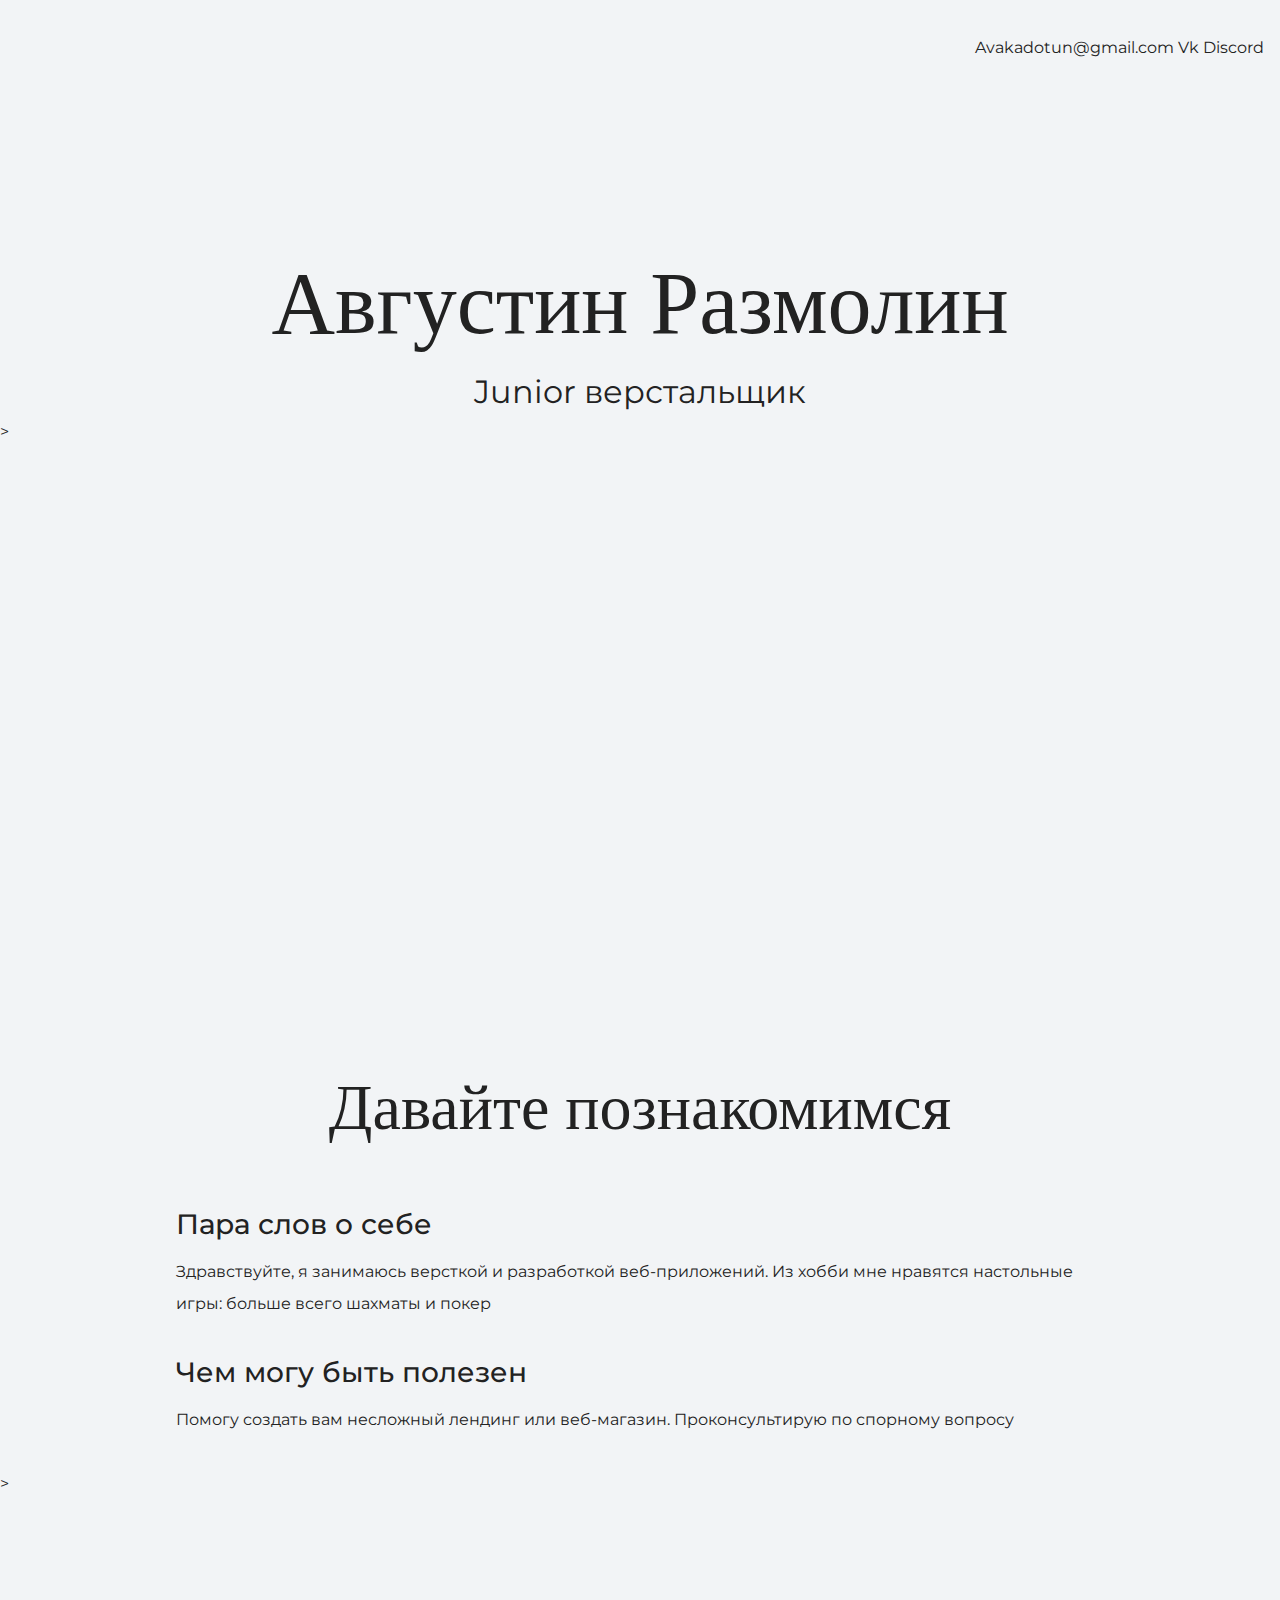
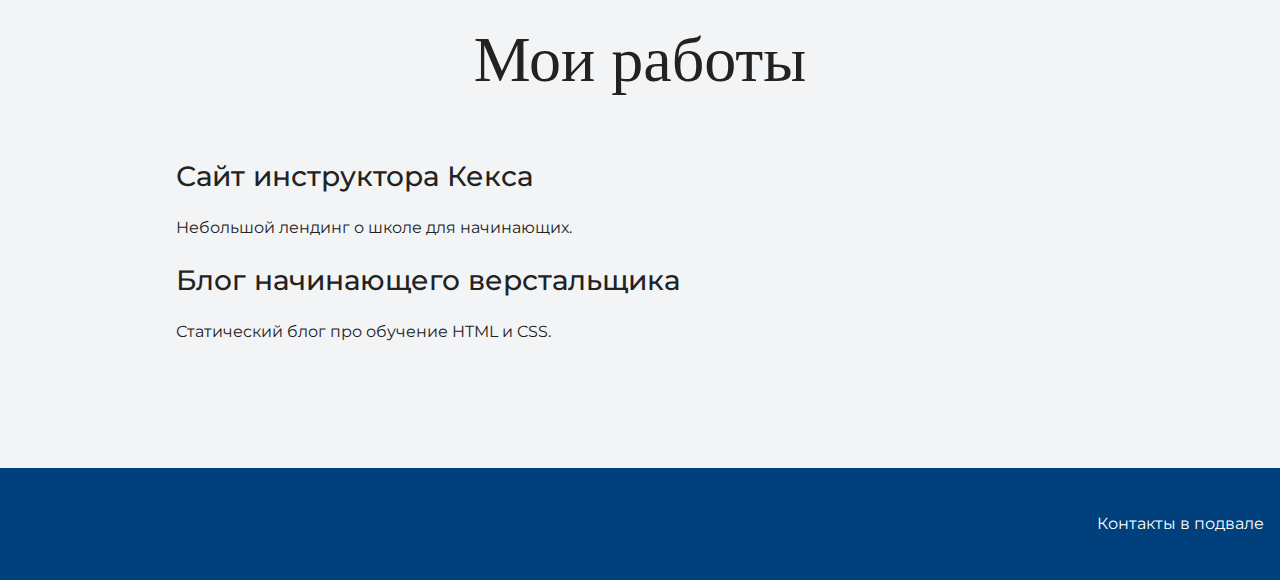
==== index.html @ 39eee929 "Создание" ====
<!DOCTYPE html>
<html lang="ru">
  <head>
    <meta charset="UTF-8">
    <link rel="stylesheet" href="style.css">
    <link href="https://fonts.googleapis.com/css?family=Montserrat:400,500,700|Old+Standard+TT&display=swap&subset=cyrillic" rel="stylesheet">
    <title>Портфолио Junior верстальщика</title>
  </head>

  <body>
    <header class="page-header">
      <div class="container">
      Avakadotun@gmail.com Vk Discord
      </div>
    </header>

    <section class="hero-image">
      <div class="container">
      <h1 class="heading">Августин Размолин</h1>
      <p>Junior верстальщик</p>
      </div>>
    </section>


    <section class="intro">
      <div class="container">
      <h2 class="subheading">Давайте познакомимся</h2>
      <h3>Пара слов о себе</h3>
      <p>Здравствуйте, я занимаюсь версткой и разработкой веб-приложений. Из хобби мне нравятся настольные игры: больше всего шахматы и покер </p>
      <h3>Чем могу быть полезен</h3>
      <p>Помогу создать вам несложный лендинг или веб-магазин. Проконсультирую по спорному вопросу</p>
      </div>>
    </section>

    <section class="portfolio">
      <div class="container">
      <h2 class="subheading">Мои работы</h2>

      <h3>Сайт инструктора Кекса</h3>
      <p>Небольшой лендинг о школе для начинающих.</p>

      <h3>Блог начинающего верстальщика</h3>
      <p>Статический блог про обучение HTML и CSS.</p>
      </div>
    </section>

    <footer class="page-footer">
      <div class="container">
      Контакты в подвале
      </div>
    </footer>
  </body>
</html>
---- style.css ----
body {
  margin: 0;
  min-width: 960px;
  font-family: "Montserrat", "Helvetica", "Arial", sans-serif;
  font-size: 16px;
  line-height: 32px;
  color: #222222;
  background-color: #f2f4f6;
  background-image: url("img/hero-bg.jpg");
  background-repeat: no-repeat;
  background-position: top center;
}

.container {
  max-width: 928px;
  margin: 0 auto;
  padding: 0 16px;
}

.page-header {
  margin: 0 0 160px;
  padding: 32px 0 32px;
}

.page-header .container,
.page-footer .container {
  max-width: 1408px;
  text-align: right;
}

.page-header a {
  margin-left: 56px;
  color: #288be6;
  text-decoration: none;
  background-repeat: no-repeat;
  background-position: left;
}

.header-email {
  padding-left: 30px;
  background-image: url("img/icon-email-header.svg");
}

.header-phone {
  padding-left: 25px;
  background-image: url("img/icon-phone-header.svg");
}

.hero-image {
  margin-bottom: 620px;
}

.hero-image .container {
  max-width: 1408px;
  text-align: center;
}

.heading {
  margin: 0 0 16px;
  font-family: "Old Standard TT", "Times", "Times New Roman", serif;
  font-size: 88px;
  line-height: 96px;
  font-weight: 400;
}

.hero-image p {
  margin: 0;
  font-size: 32px;
  line-height: 48px;
}

.intro {
  margin: 0 0 120px;
}

.subheading {
  margin: 0 0 56px;
  font-family: "Old Standard TT", "Times", "Times New Roman", serif;
  font-size: 64px;
  line-height: 80px;
  font-weight: 400;
  text-align: center;
}

.user-image {
  margin: 0 0 32px;
  text-align: center;
}

.intro h3,
.portfolio h3 {
  margin: 0 0 12px;
  font-size: 28px;
  line-height: 40px;
  font-weight: 500;
}

.intro p {
  margin: 0 0 32px;
}

.skills-list {
  margin: 0;
  padding: 0;
}

.skills-list dt {
  padding-left: 32px;
  background-repeat: no-repeat;
  background-position: left;
}

.skill-html {
  background-image: url("img/icon-html.svg");
}

.skill-css {
  background-image: url("img/icon-css.svg");
}

.level {
  margin: 4px 0 16px;
  padding: 0;
  height: 14px;
  font-size: 0;
  background-color: #ffffff;
  border: 1px solid #86c3fa;
  border-radius: 8px;
}

.level div {
  margin: 1px;
  height: 12px;
  background-color: #288be6;
  border-radius: 6px;
}

.portfolio {
  margin: 0 0 120px;
}

.projects {
  margin: 0;
  padding: 0;
  list-style: none;
}

.projects li {
  margin: 0 0 80px;
}

.project-image {
  margin: 0 0 24px;
  text-align: center;
}

.projects p {
  margin: 0 0 24px;
}

.button {
  padding: 6px 20px;
  display: inline-block;
  vertical-align: baseline;
  text-decoration: none;
  text-transform: uppercase;
  border-radius: 4px;
  background-color: #288be6;
  color: #ffffff;
}

.page-footer {
  padding: 40px 0;
  background-color: #00417d;
  color: #ffffff;
}

.page-footer a {
  margin-left: 56px;
  color: inherit;
  text-decoration: none;
  background-repeat: no-repeat;
  background-position: left;
}

.footer-email {
  padding-left: 30px;
  background-image: url("img/icon-email-footer.svg");
}

.footer-phone {
  padding-left: 25px;
  background-image: url("img/icon-phone-footer.svg");
}
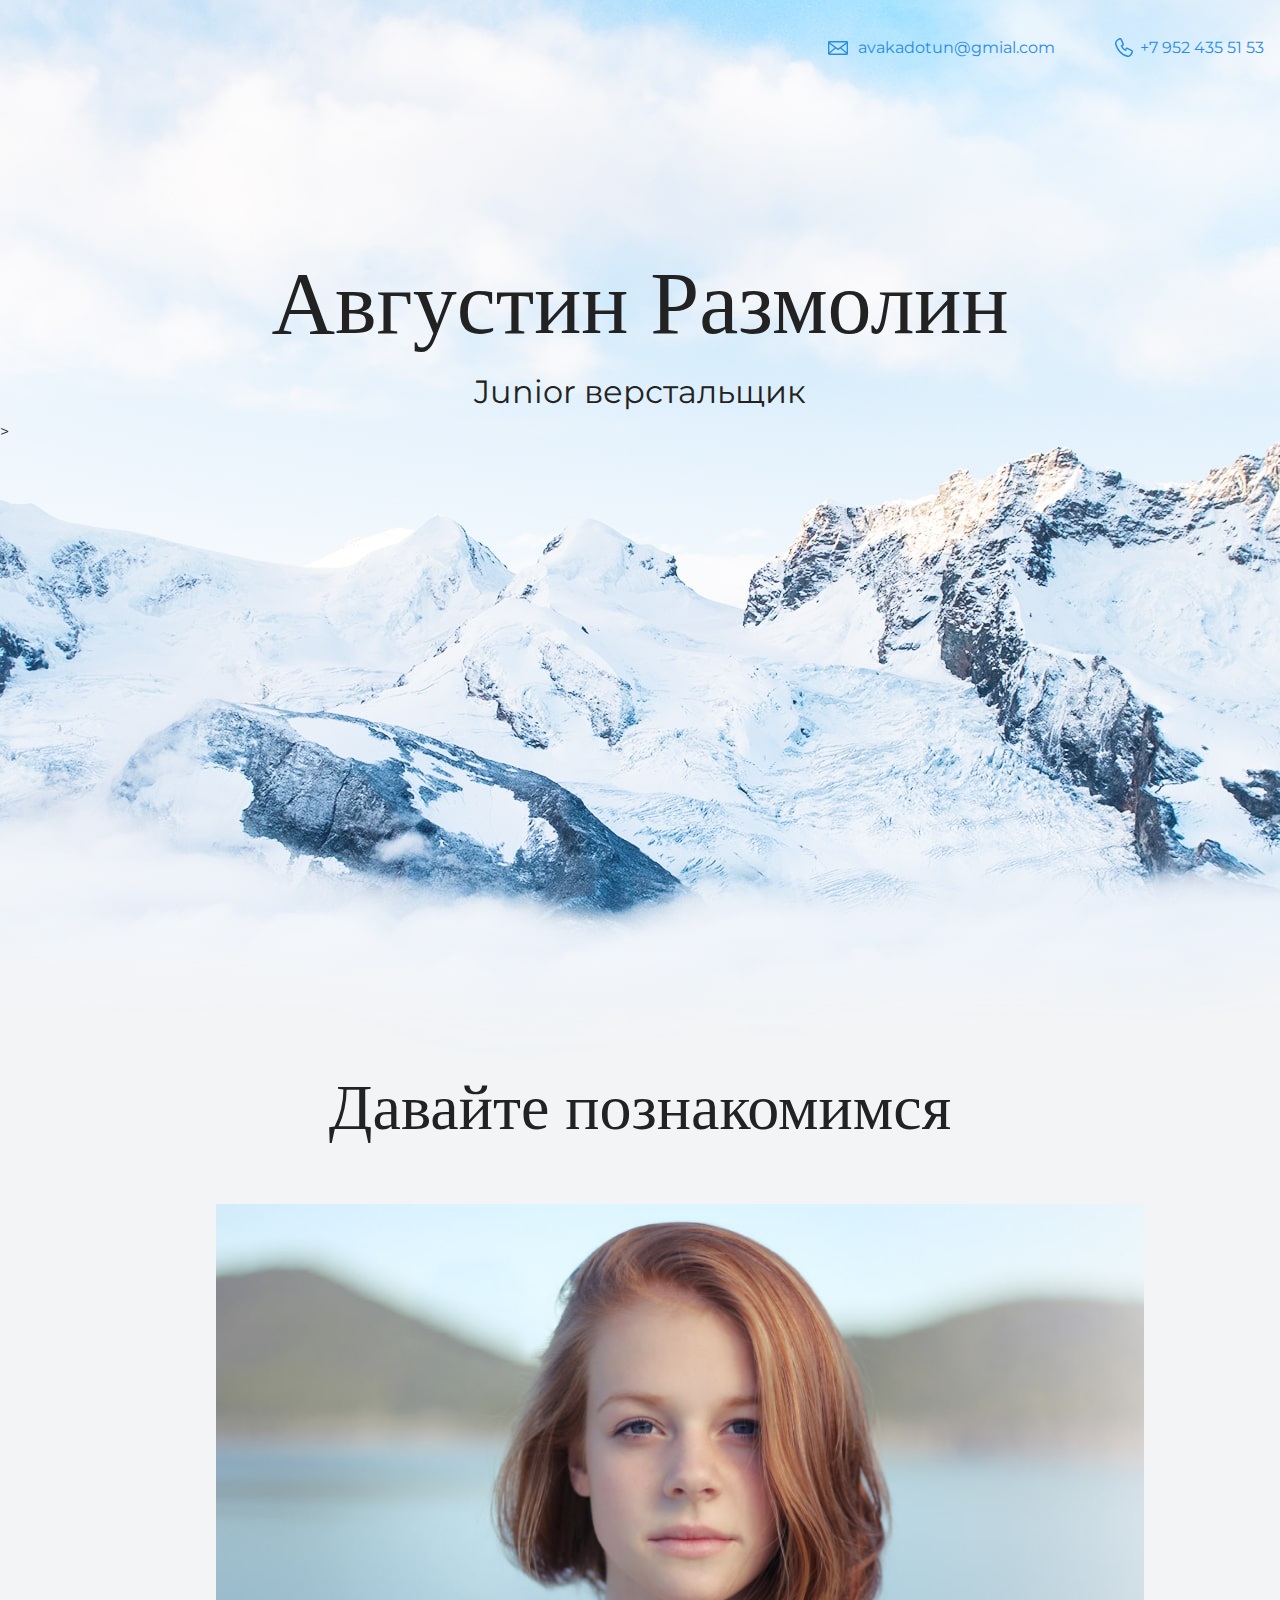
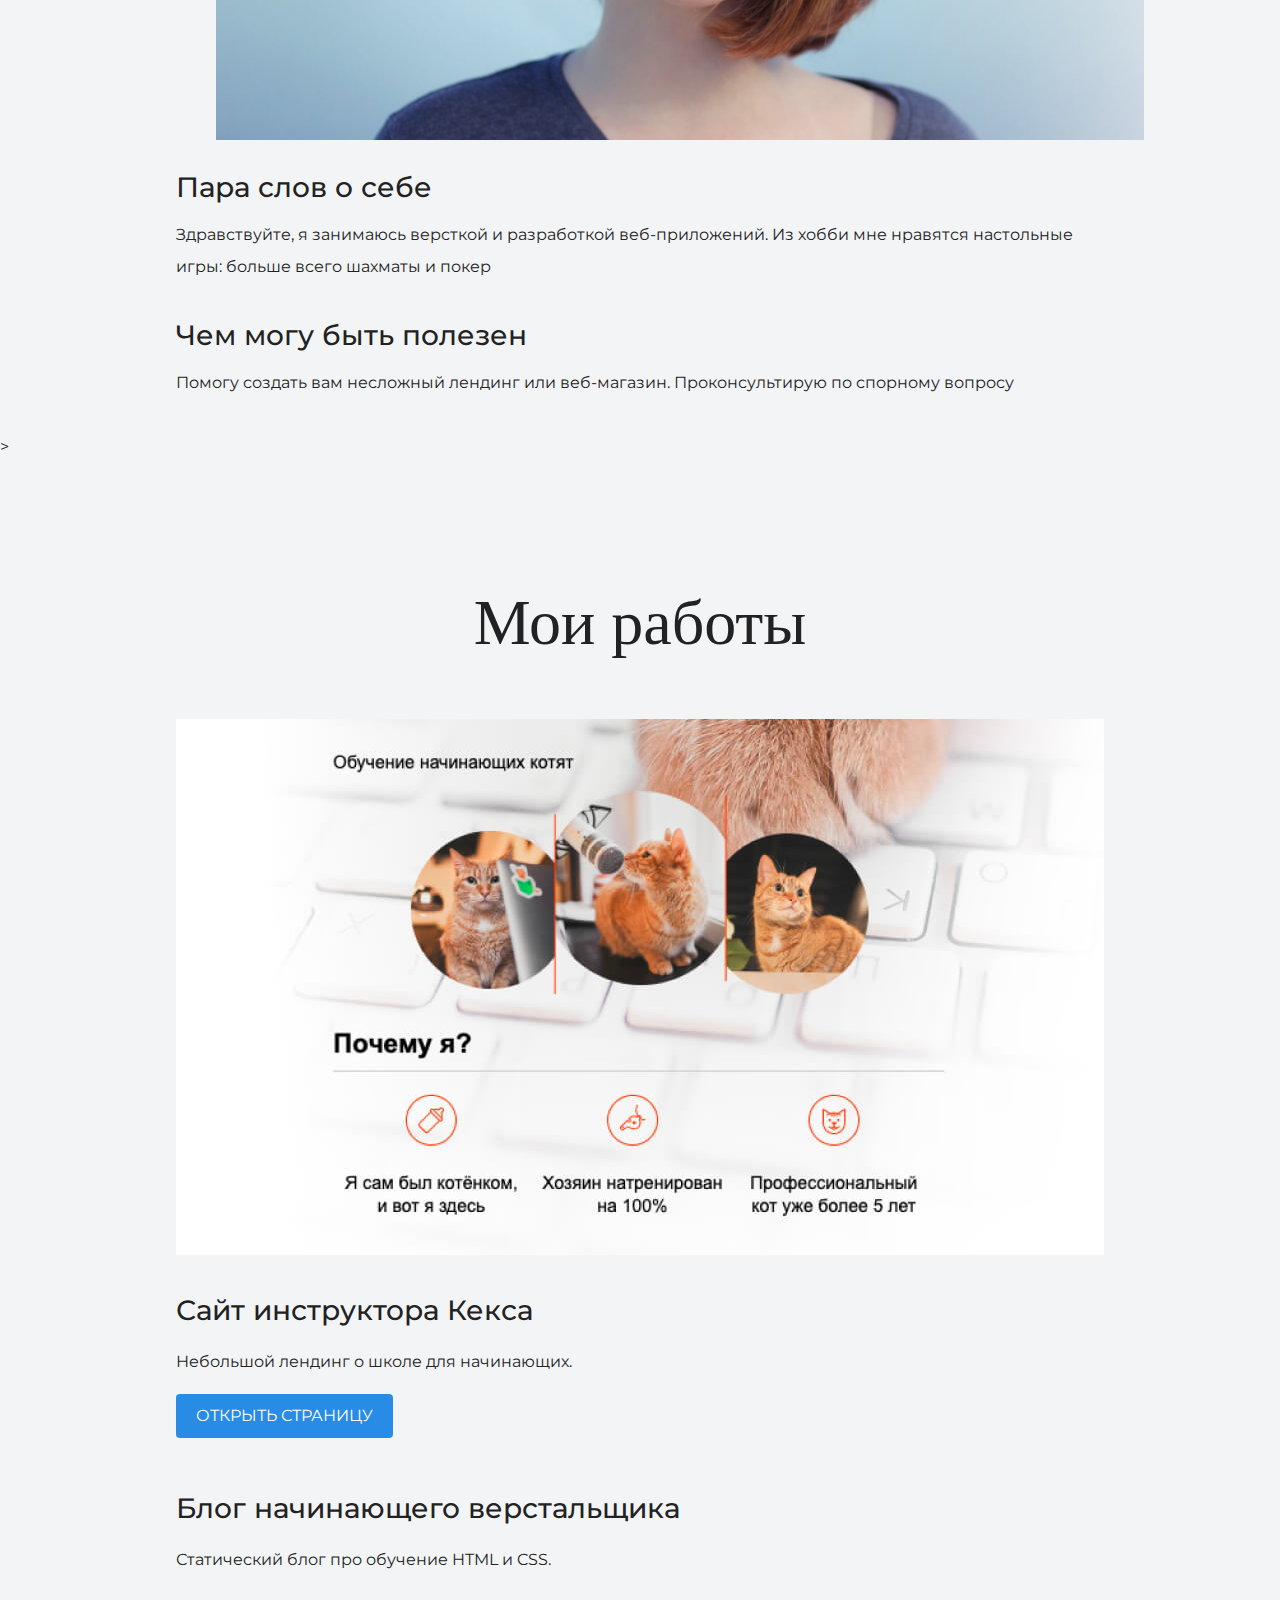
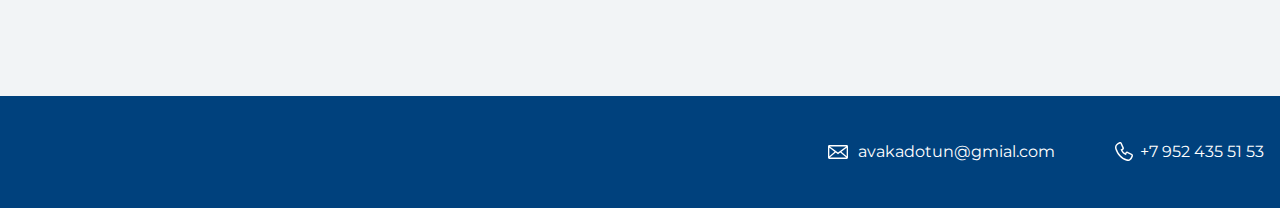
==== commit cfefab6b: "Add files via upload" ====
--- a/index.html
+++ b/index.html
@@ -10,7 +10,8 @@
   <body>
     <header class="page-header">
       <div class="container">
-      Avakadotun@gmail.com Vk Discord
+        <a class="header-email" href="mailto:enot_neopoznanniy@gmail.com">avakadotun@gmial.com</a>
+        <a class="header-phone" href="tel:+79524355153">+7 952 435 51 53</a>
       </div>
     </header>
 
@@ -25,6 +26,9 @@
     <section class="intro">
       <div class="container">
       <h2 class="subheading">Давайте познакомимся</h2>
+        <figure>
+          <img src="files/user.jpg" width="928" height="536" alt="Фотография Неопознанного Енота">
+        </figure>
       <h3>Пара слов о себе</h3>
       <p>Здравствуйте, я занимаюсь версткой и разработкой веб-приложений. Из хобби мне нравятся настольные игры: больше всего шахматы и покер </p>
       <h3>Чем могу быть полезен</h3>
@@ -35,9 +39,13 @@
     <section class="portfolio">
       <div class="container">
       <h2 class="subheading">Мои работы</h2>
-
+        <figure class="project-image">
+          <img src="files/project.jpg" width="928" height="536" alt="Cайт инструктора Кекса">
+        </figure>
       <h3>Сайт инструктора Кекса</h3>
-      <p>Небольшой лендинг о школе для начинающих.</p>
+        <p>Небольшой лендинг о школе для начинающих.</p>
+        <a class="button" href="source/project/index.html">Открыть страницу</a>
+  
 
       <h3>Блог начинающего верстальщика</h3>
       <p>Статический блог про обучение HTML и CSS.</p>
@@ -46,7 +54,8 @@
 
     <footer class="page-footer">
       <div class="container">
-      Контакты в подвале
+        <a class="footer-email" href="mailto:enot_neopoznanniy@gmail.com">avakadotun@gmial.com</a>
+        <a class="footer-phone" href="tel:+79524355153">+7 952 435 51 53</a>
       </div>
     </footer>
   </body>
--- a/style.css
+++ b/style.css
@@ -167,6 +167,8 @@
   border-radius: 4px;
   background-color: #288be6;
   color: #ffffff;
+  margin-bottom: 50px
+
 }
 
 .page-footer {
